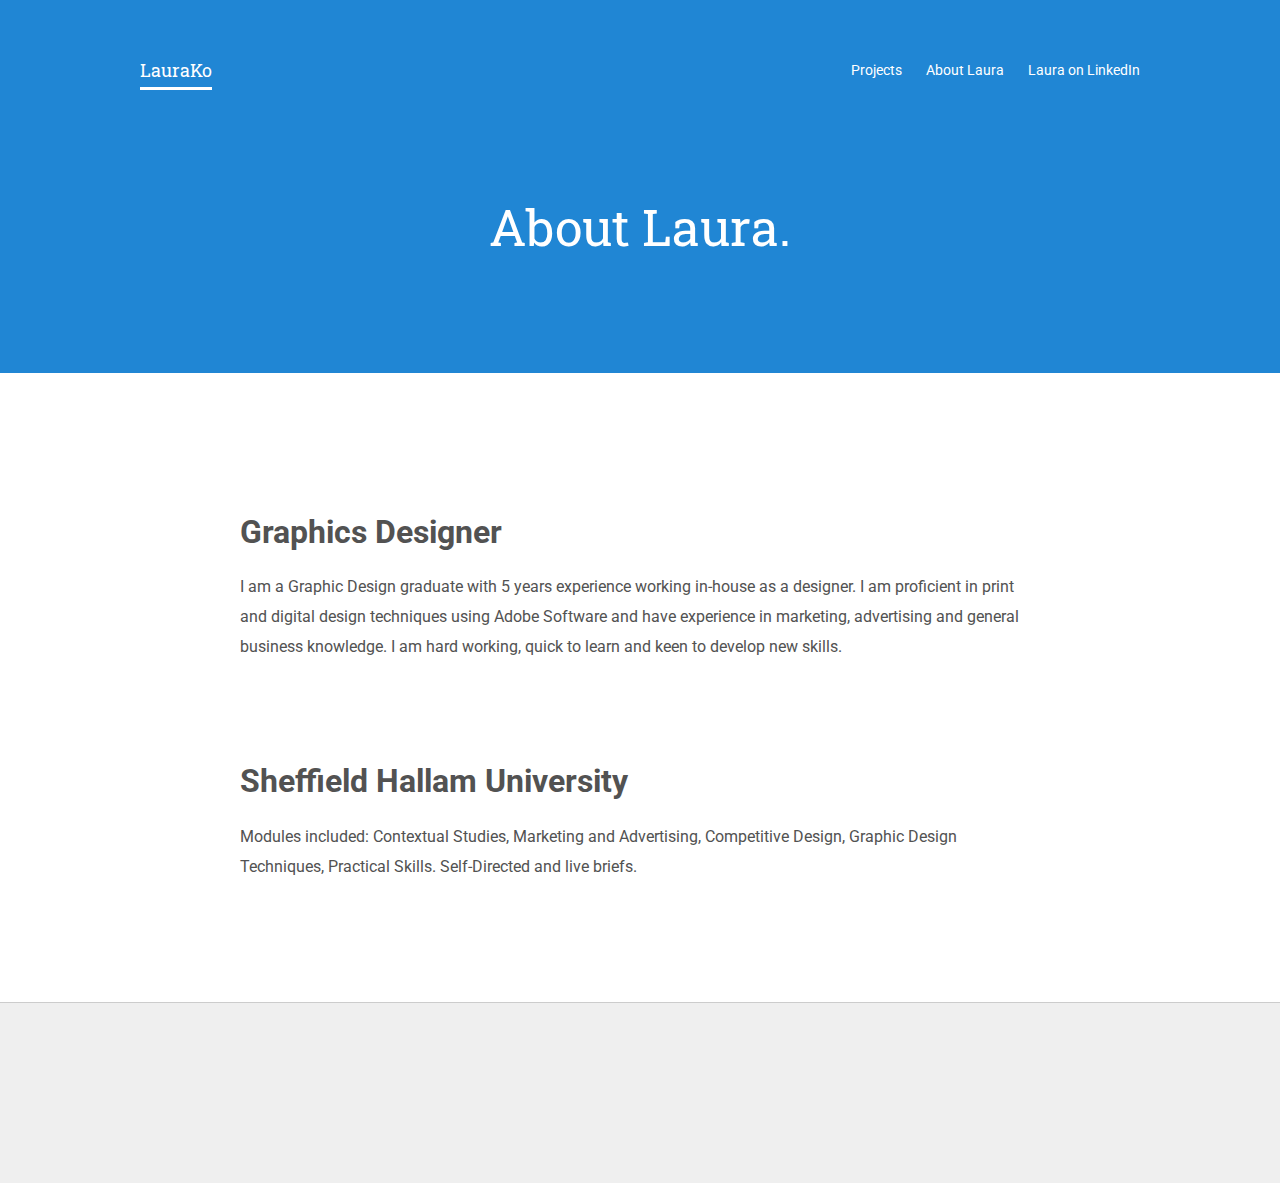
==== about/index.html @ 23778d89 "make better" ====
<html>
  <head>
    <meta name="viewport" content="width=device-width, initial-scale=1.0">
    <link rel="stylesheet" type="text/css" href="../style.css">
    <title>Laura Ko</title>
  </head>
  <body>
    <nav>
      <div class="left">
        <a class="title" href="/">LauraKo</a>
      </div>
      <div class="right">
        <ul>
          <li><a href="/">Projects</a></li>
          <li><a class="active" href="/about">About Laura</a></li>
          <li><a target="_blank" href="https://www.linkedin.com/in/lauradilley/">Laura on LinkedIn</a></li>
        </ul>
      </div>
    </nav>

    <header class="small_header">
      <h1>About Laura.</h1>
    </header>

    <main>
      <section>
        <h1>Graphics Designer</h1>
        <p>I am a Graphic Design graduate with 5 years experience working in-house as a designer. I am proficient in print and digital design techniques using Adobe Software and have experience in marketing, advertising and general business knowledge. I am hard working, quick to learn and keen to develop new skills. </p>
      </section>

      <section>
        <h1>Sheffield Hallam University</h1>
        <p>Modules included: Contextual Studies, Marketing and Advertising, Competitive Design, Graphic Design Techniques, Practical Skills. Self-Directed and live briefs.</p>
      </section>


    </main>

    <footer>
	    <p>Website created by <a target="_blank" href="https://dilley.io">Bobby Dilley</a>.</p>
    </footer>
  </body>
</html>
---- style.css ----
@import url('https://fonts.googleapis.com/css?family=Roboto|Roboto+Slab');
body {
  margin:0px 0px 180px 0px;
  padding:0;
  font-family: 'Roboto', sans-serif;
  color:#525252;
  background-color:#efefef;
}

header h1 {
  font-family: 'Roboto Slab', serif;
  display:block;
  color:#FFF;
  font-size:50px;
  font-weight:400;
}
h2 {
  font-size: 18px;
}


.small_header {
  padding-top:50px;
  padding-bottom:80px;
}

header, nav {
  overflow:hidden;
  margin:0;
  background-color:#2086D4;
  display:block;
  width:1000px;
  padding-left:calc(50% - 500px);
  padding-right:calc(50% - 500px);
  color:#FFF;
}

a {
  color:#2086D4;
  text-decoration:none;
}

a:hover {
  text-decoration:underline;
}

footer {
  width:100%;
  margin:0px 0px 60px 0px;
  display:block;
  position:fixed;
  bottom:0px;
  z-index: -1;
}
footer>p {
  font-size:14px;
  text-align: center;
}

nav {
  height:80px;
  line-height:80px;
  padding-top:30px;
}

nav .title {
  font-family: 'Roboto Slab', serif;
  font-size:18px;
  border-bottom:3px solid #fff;
  padding-bottom:5px;
}

nav ul {
  list-style:none;
  margin:0;
  padding:0;
  display:inline-block;
}

nav li {
  display:inline;
  margin-left:20px;
}

nav a {
  color:inherit;
  text-decoration:none;
  font-size:14px;
  padding-bottom:5px;
}

nav a:hover {
  text-decoration:none;
  border-bottom:3px solid #fff;
}


header {
  padding-top:150px;
  padding-bottom:180px;
  text-align:center;
}

main {
  width:1000px;
  padding-left:calc(50% - 500px);
  padding-right:calc(50% - 500px);

  padding-top:40px;
  background-color:#fff;
  padding-bottom:20px;
  border-bottom:1px solid #ccc;
}

main section {
  width:800px;
  margin:auto;
  margin-top:100px;
  margin-bottom:100px;
}

p {
  line-height:30px;
}

.text_center {
  text-align:center;
}

.text_right {
  text-align:right;
}

main img {
  width:100%;
  margin-top:5px;
  margin-bottom:5px;
}

.left {
  float:left;
  text-align:left;
  width:48%;
  display:inline;
}

.right {
  float:right;
  text-align:right;
  width:48%;
  display:inline;
}

.big {
  width:100%;
  margin:0;
  padding:0;
  background-color:#fff;
}

.grid img {
  margin:0;
  padding:0;
  width:100%;
  opacity:0.8;
  transition: opacity .25s ease-in-out;
   -moz-transition: opacity .25s ease-in-out;
   -webkit-transition: opacity .25s ease-in-out;
}


.grid img:hover {
  opacity:1;
}

.grid {
  display: grid;
  grid-template-columns: auto auto auto;
  grid-gap:0;
  align-items: stretch;
}

@media only screen and (max-width: 1050px) {
  header, main, footer, nav, section, main section {
    padding-left:0;
    padding-right:0;
    margin-left:0;
    margin-right:0;
    width:90%;
    padding-left:5%;
    padding-right:5%;
    height:auto;
  }

  header {
	padding-top:40px;
	padding-bottom:70px;
  }

  .left {
    display:none;
  }

  nav {
	 padding-top:20px;
	line-height:inherit;
  }

  .right {
	  float:none;
	  text-align:center !important;
	  margin:0;
	  padding:0;
	  display:block;
    width:100%;
    padding-top:20px;
    margin-bottom:10px;
  }

  nav li {
    margin-left:10px;
    margin-right:10px;
  }
  .grid {
    grid-template-columns:auto;
  }
}
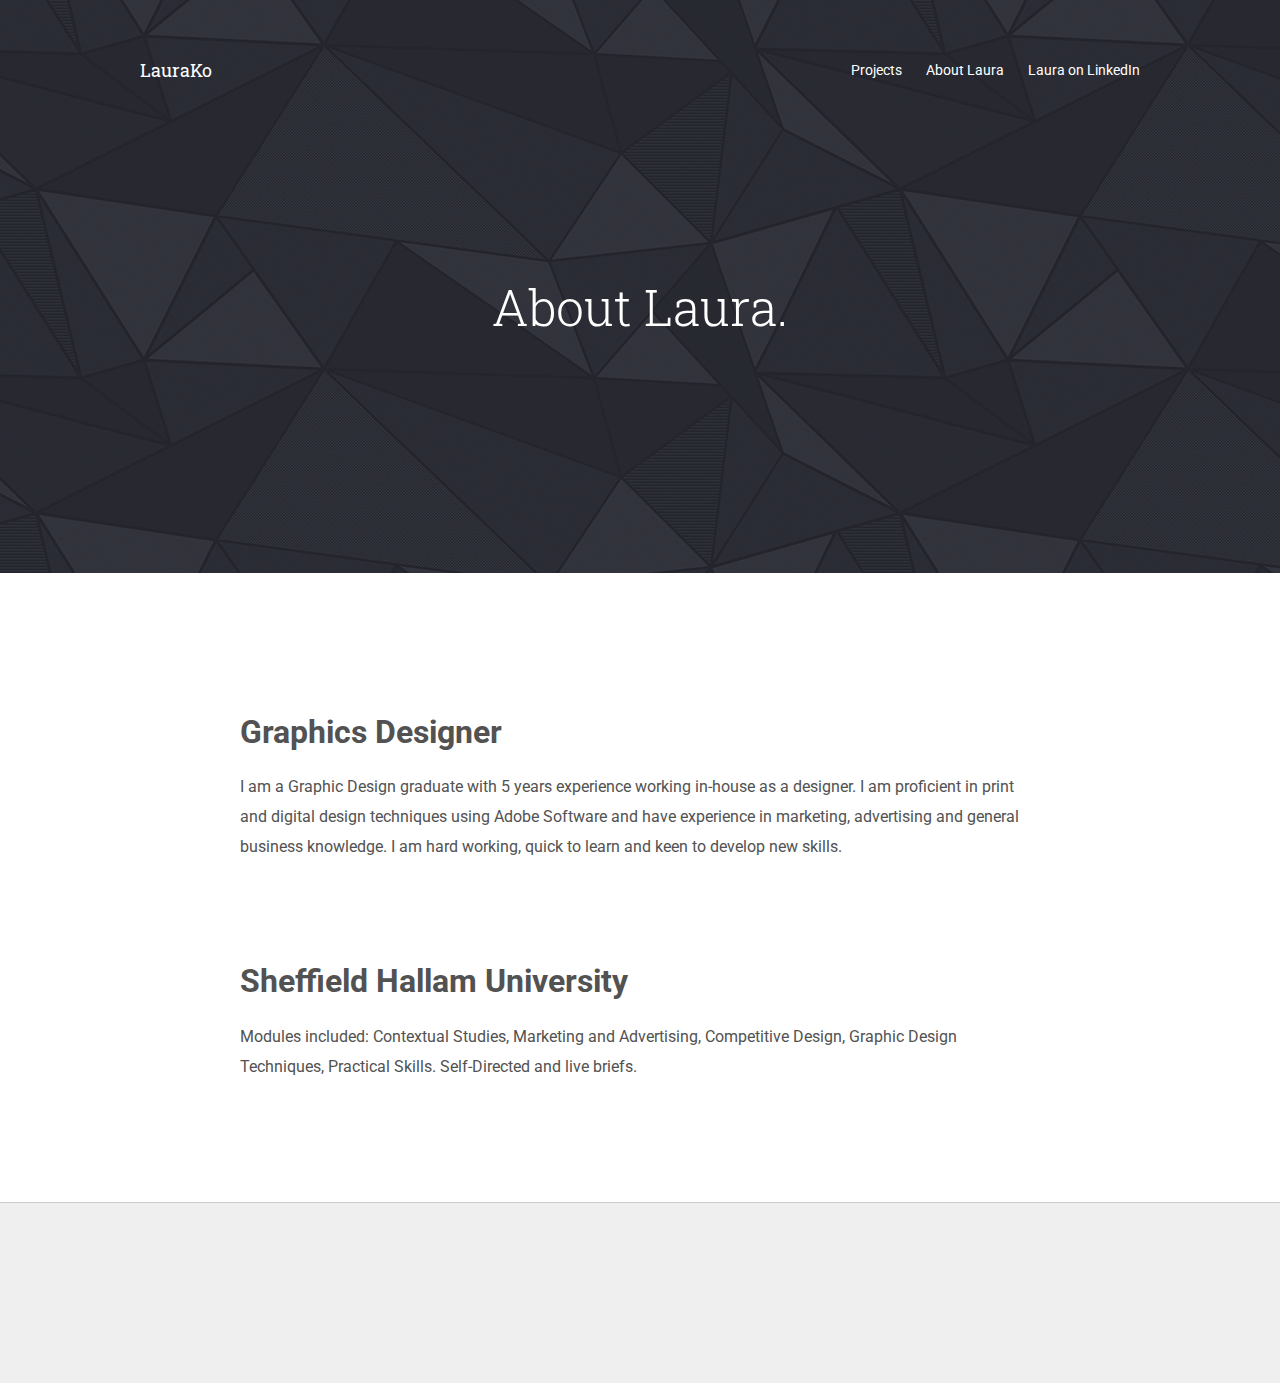
==== commit 6ba0299f: "update" ====
--- a/about/index.html
+++ b/about/index.html
@@ -5,20 +5,21 @@
     <title>Laura Ko</title>
   </head>
   <body>
-    <nav>
-      <div class="left">
-        <a class="title" href="/">LauraKo</a>
-      </div>
-      <div class="right">
-        <ul>
-          <li><a href="/">Projects</a></li>
-          <li><a class="active" href="/about">About Laura</a></li>
-          <li><a target="_blank" href="https://www.linkedin.com/in/lauradilley/">Laura on LinkedIn</a></li>
-        </ul>
-      </div>
-    </nav>
+    
 
     <header class="small_header">
+        <nav>
+            <div class="left">
+              <a class="title" href="/">LauraKo</a>
+            </div>
+            <div class="right">
+              <ul>
+                <li><a href="/">Projects</a></li>
+                <li><a class="active" href="/about">About Laura</a></li>
+                <li><a target="_blank" href="https://www.linkedin.com/in/lauradilley/">Laura on LinkedIn</a></li>
+              </ul>
+            </div>
+          </nav>
       <h1>About Laura.</h1>
     </header>
 
--- a/style.css
+++ b/style.css
@@ -1,4 +1,5 @@
-@import url('https://fonts.googleapis.com/css?family=Roboto|Roboto+Slab');
+@import url('https://fonts.googleapis.com/css?family=Roboto:300,400,500&display=swap');
+@import url('https://fonts.googleapis.com/css?family=Roboto+Slab:300,400&display=swap');
 body {
   margin:0px 0px 180px 0px;
   padding:0;
@@ -18,13 +19,7 @@
   font-size: 18px;
 }
 
-
-.small_header {
-  padding-top:50px;
-  padding-bottom:80px;
-}
-
-header, nav {
+header {
   overflow:hidden;
   margin:0;
   background-color:#2086D4;
@@ -33,6 +28,7 @@
   padding-left:calc(50% - 500px);
   padding-right:calc(50% - 500px);
   color:#FFF;
+  background-image: url('shattered-island.gif');
 }
 
 a {
@@ -60,14 +56,28 @@
 nav {
   height:80px;
   line-height:80px;
-  padding-top:30px;
-}
+}
+
+header h1 {
+  font-weight:300;
+}
+
+header p {
+  font-weight:100;
+}
+
 
 nav .title {
   font-family: 'Roboto Slab', serif;
   font-size:18px;
-  border-bottom:3px solid #fff;
-  padding-bottom:5px;
+}
+
+
+section.rule {
+  border-top:1px solid #efefef;
+  padding-top:60px;
+  margin-top:60px;
+  margin-bottom:60px;
 }
 
 nav ul {
@@ -96,9 +106,13 @@
 
 
 header {
-  padding-top:150px;
-  padding-bottom:180px;
+  padding-top:30px;
+  padding-bottom:200px;
   text-align:center;
+}
+
+nav {
+  padding-bottom:130px;
 }
 
 main {
@@ -193,8 +207,8 @@
   }
 
   header {
-	padding-top:40px;
-	padding-bottom:70px;
+    padding-top:40px;
+    padding-bottom:70px;
   }
 
   .left {
@@ -202,7 +216,8 @@
   }
 
   nav {
-	 padding-top:20px;
+   padding-top:20px;
+   padding-bottom:30px;
 	line-height:inherit;
   }
 
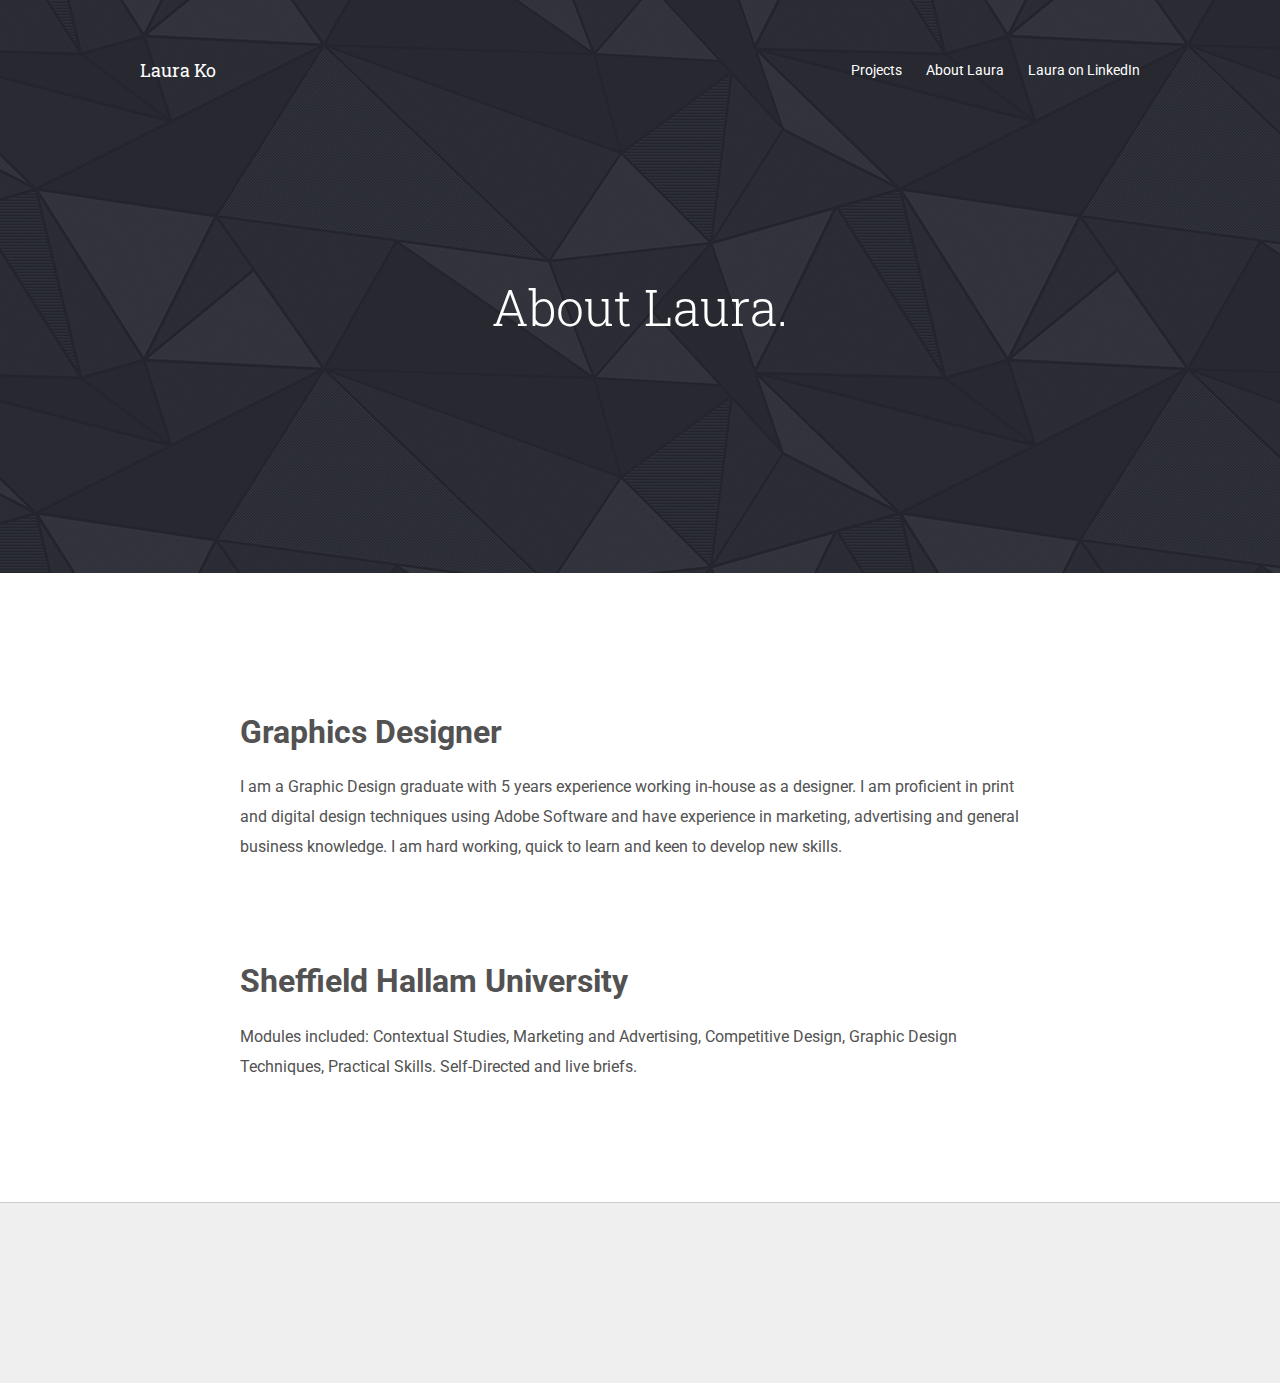
==== commit bac664e5: "Fix issues" ====
--- a/about/index.html
+++ b/about/index.html
@@ -5,12 +5,12 @@
     <title>Laura Ko</title>
   </head>
   <body>
-    
+
 
     <header class="small_header">
         <nav>
             <div class="left">
-              <a class="title" href="/">LauraKo</a>
+              <a class="title" href="/">Laura Ko</a>
             </div>
             <div class="right">
               <ul>
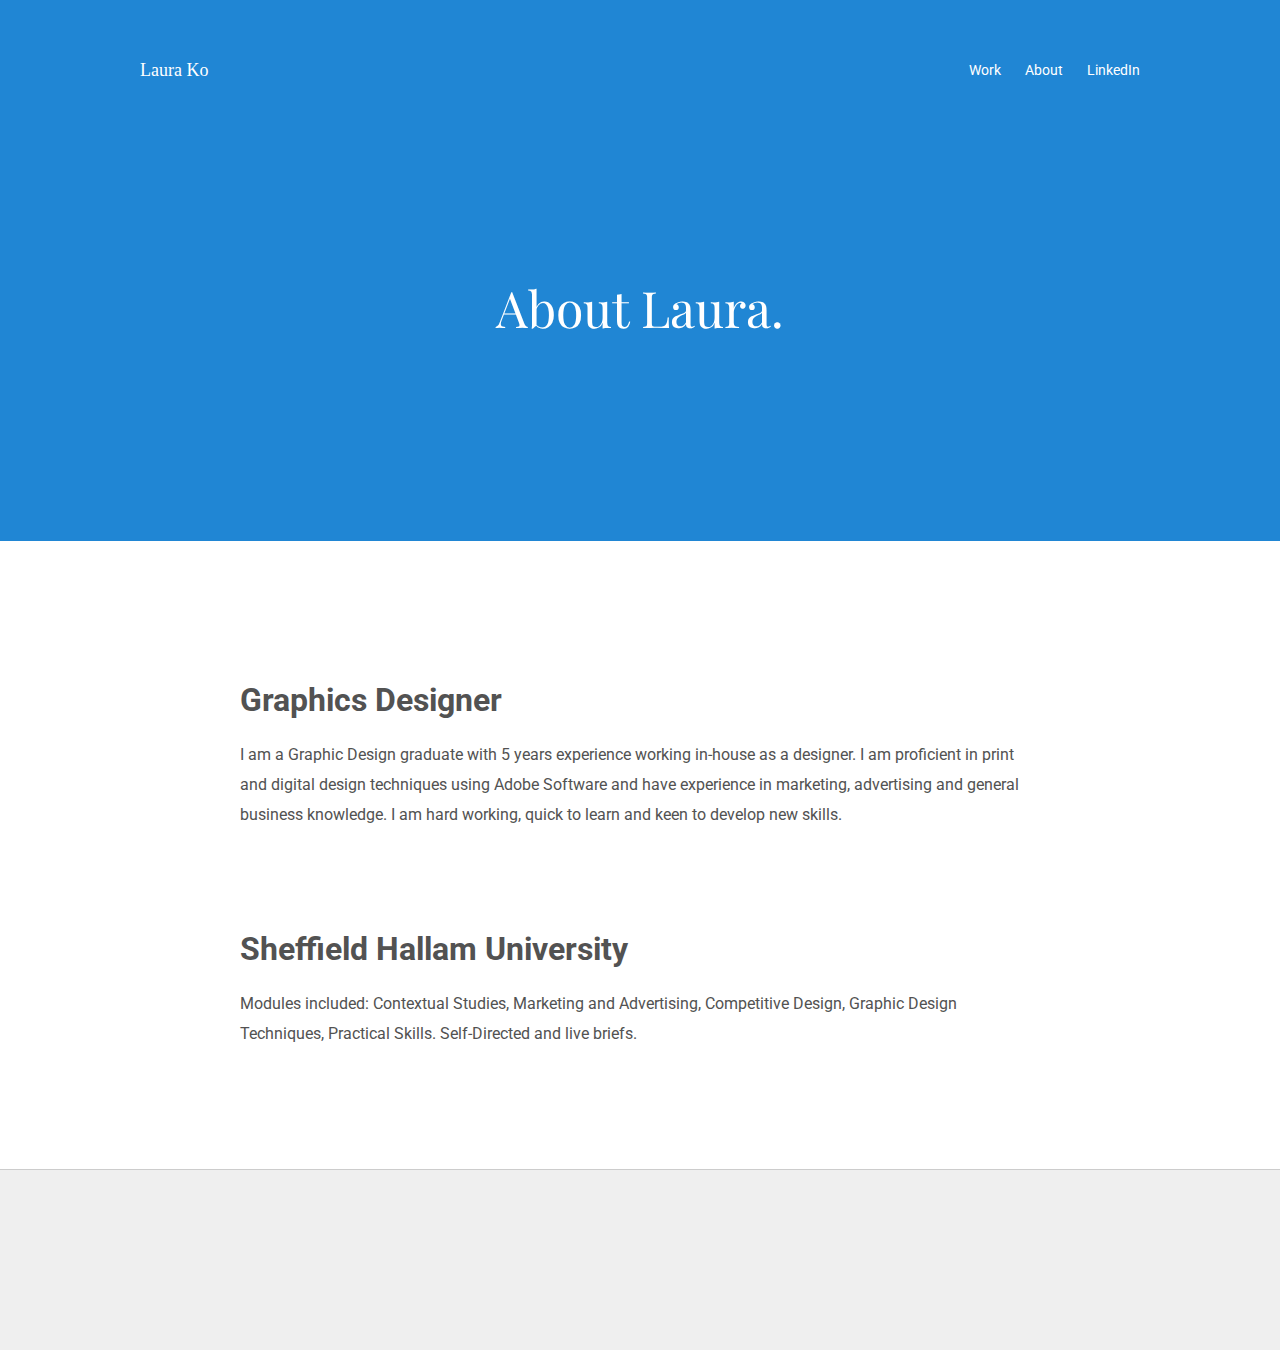
==== commit 3ca83042: "change links" ====
--- a/about/index.html
+++ b/about/index.html
@@ -14,9 +14,9 @@
             </div>
             <div class="right">
               <ul>
-                <li><a href="/">Projects</a></li>
-                <li><a class="active" href="/about">About Laura</a></li>
-                <li><a target="_blank" href="https://www.linkedin.com/in/lauradilley/">Laura on LinkedIn</a></li>
+                <li><a href="/">Work</a></li>
+                <li><a href="/about">About</a></li>
+                <li><a target="_blank" href="https://www.linkedin.com/in/lauradilley/">LinkedIn</a></li>
               </ul>
             </div>
           </nav>
--- a/style.css
+++ b/style.css
@@ -1,5 +1,5 @@
 @import url('https://fonts.googleapis.com/css?family=Roboto:300,400,500&display=swap');
-@import url('https://fonts.googleapis.com/css?family=Roboto+Slab:300,400&display=swap');
+@import url('https://fonts.googleapis.com/css?family=Playfair+Display&display=swap');
 body {
   margin:0px 0px 180px 0px;
   padding:0;
@@ -9,14 +9,32 @@
 }
 
 header h1 {
-  font-family: 'Roboto Slab', serif;
+  font-family: 'Playfair Display', serif;
   display:block;
   color:#FFF;
   font-size:50px;
   font-weight:400;
+  margin-bottom:0;
 }
 h2 {
   font-size: 18px;
+}
+
+.button {
+  border:1px solid #fff;
+  border-radius:3px;
+  padding:10px;
+  text-decoration:none;
+  color:#fff;
+  margin-top:15px;
+  display:inline-block;
+  font-size:14px;
+}
+
+.button:hover {
+  text-decoration:none;
+  background-color:#fff;
+  color:#525252;
 }
 
 header {
@@ -28,7 +46,8 @@
   padding-left:calc(50% - 500px);
   padding-right:calc(50% - 500px);
   color:#FFF;
-  background-image: url('shattered-island.gif');
+  background-repeat:no-repeat;
+  background-size:cover;
 }
 
 a {
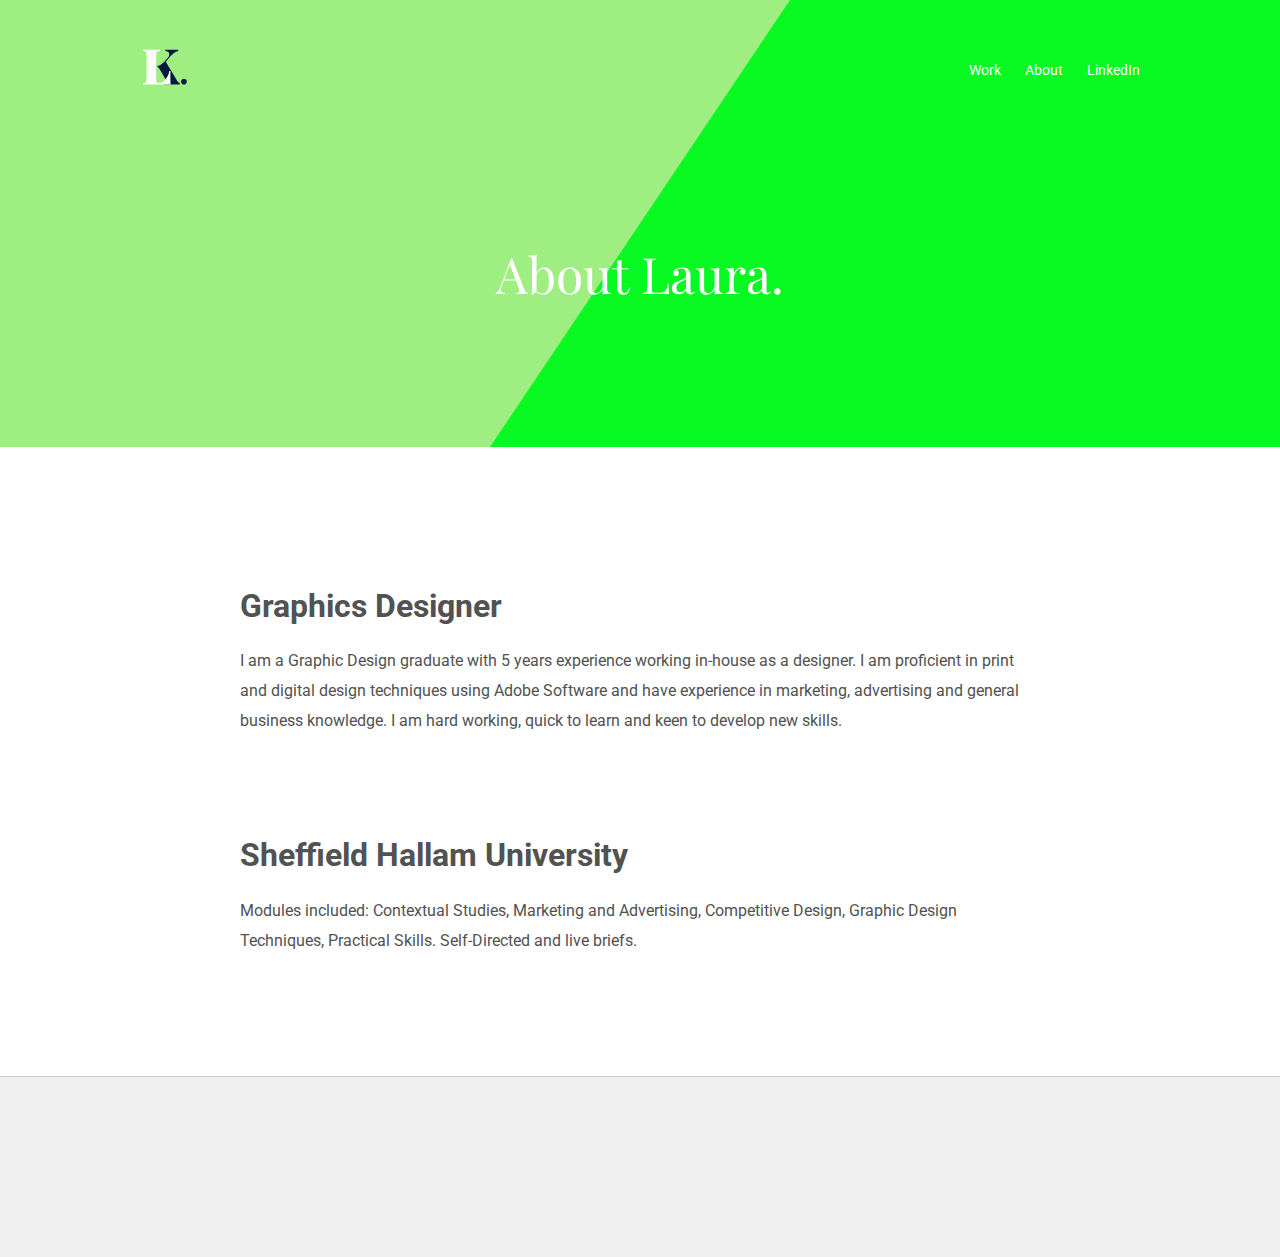
==== commit 9b40c893: "add the things" ====
--- a/about/index.html
+++ b/about/index.html
@@ -3,6 +3,7 @@
     <meta name="viewport" content="width=device-width, initial-scale=1.0">
     <link rel="stylesheet" type="text/css" href="../style.css">
     <title>Laura Ko</title>
+    <script type="application/x-javascript" src="/laurako.js"></script>
   </head>
   <body>
 
@@ -10,7 +11,7 @@
     <header class="small_header">
         <nav>
             <div class="left">
-              <a class="title" href="/">Laura Ko</a>
+              <a class="title" href="/"><img src="/images/logo.svg" height="50%"/></a>
             </div>
             <div class="right">
               <ul>
--- a/style.css
+++ b/style.css
@@ -15,6 +15,7 @@
   font-size:50px;
   font-weight:400;
   margin-bottom:0;
+
 }
 h2 {
   font-size: 18px;
@@ -50,6 +51,22 @@
   background-size:cover;
 }
 
+.big-header {
+  padding-bottom:200px;
+}
+
+a.title img {
+  margin-top:17px;
+}
+
+a.title img:hover {
+  text-decoration:none;
+}
+
+header.big-header h1 {
+  margin-top:20px;
+}
+
 a {
   color:#2086D4;
   text-decoration:none;
@@ -79,6 +96,7 @@
 
 header h1 {
   font-weight:300;
+  margin-top:0;
 }
 
 header p {
@@ -126,7 +144,7 @@
 
 header {
   padding-top:30px;
-  padding-bottom:200px;
+  padding-bottom:140px;
   text-align:center;
 }
 
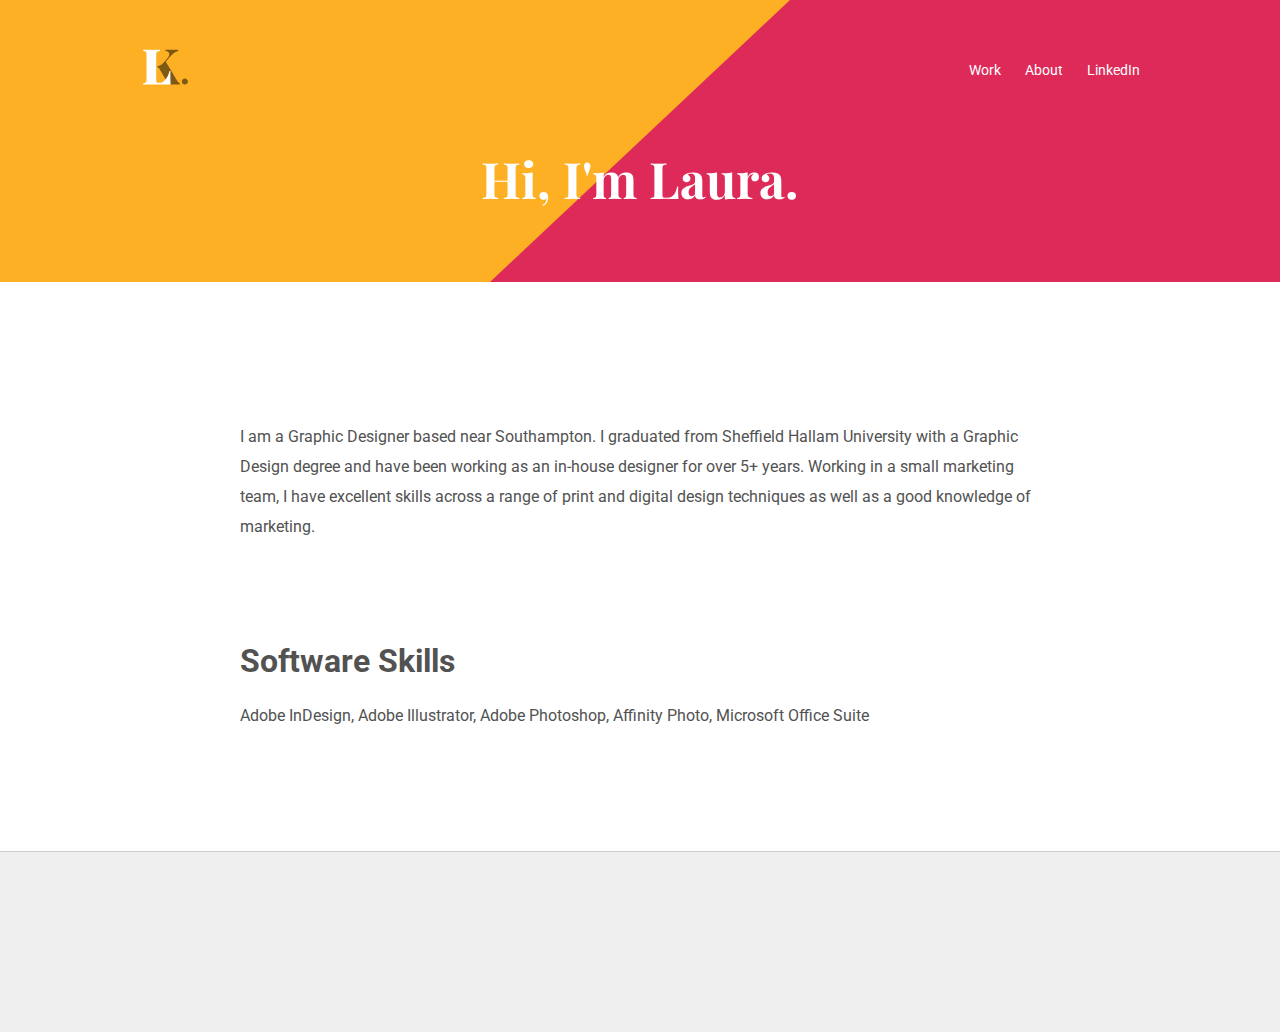
==== commit e457174e: "Update index.html" ====
--- a/about/index.html
+++ b/about/index.html
@@ -21,18 +21,19 @@
               </ul>
             </div>
           </nav>
-      <h1>About Laura.</h1>
+      <h1>Hi, I'm Laura.</h1>
     </header>
 
     <main>
       <section>
-        <h1>Graphics Designer</h1>
-        <p>I am a Graphic Design graduate with 5 years experience working in-house as a designer. I am proficient in print and digital design techniques using Adobe Software and have experience in marketing, advertising and general business knowledge. I am hard working, quick to learn and keen to develop new skills. </p>
+        
+        <p>I am a Graphic Designer based near Southampton. I graduated from Sheffield Hallam University with a Graphic Design degree and have been working as an in-house designer for over 5+ years. 
+	      Working in a small marketing team, I have excellent skills across a range of print and digital design techniques as well as a good knowledge of marketing. </p>
       </section>
 
       <section>
-        <h1>Sheffield Hallam University</h1>
-        <p>Modules included: Contextual Studies, Marketing and Advertising, Competitive Design, Graphic Design Techniques, Practical Skills. Self-Directed and live briefs.</p>
+        <h1>Software Skills</h1>
+        <p>Adobe InDesign, Adobe Illustrator, Adobe Photoshop, Affinity Photo, Microsoft Office Suite</p>
       </section>
 
 
--- a/style.css
+++ b/style.css
@@ -1,5 +1,5 @@
 @import url('https://fonts.googleapis.com/css?family=Roboto:300,400,500&display=swap');
-@import url('https://fonts.googleapis.com/css?family=Playfair+Display&display=swap');
+@import url('https://fonts.googleapis.com/css?family=Playfair+Display:400,700&display=swap');
 body {
   margin:0px 0px 180px 0px;
   padding:0;
@@ -10,6 +10,8 @@
 
 header h1 {
   font-family: 'Playfair Display', serif;
+
+
   display:block;
   color:#FFF;
   font-size:50px;
@@ -59,8 +61,8 @@
   margin-top:17px;
 }
 
-a.title img:hover {
-  text-decoration:none;
+a.title:hover {
+  border:0;
 }
 
 header.big-header h1 {
@@ -95,12 +97,17 @@
 }
 
 header h1 {
-  font-weight:300;
   margin-top:0;
+  font-weight:700;
 }
 
 header p {
   font-weight:100;
+  letter-spacing:2px;
+}
+
+.bigkern {
+  letter-spacing:5px;
 }
 
 
@@ -148,8 +155,17 @@
   text-align:center;
 }
 
-nav {
-  padding-bottom:130px;
+header.big-header h1 {
+  padding-top:130px;
+}
+
+header h1 {
+  padding-top:35px;
+  padding-bottom:0;
+}
+
+header.small_header {
+  padding-bottom:70px;
 }
 
 main {
@@ -250,6 +266,21 @@
 
   .left {
     display:none;
+    float:none;
+   text-align:center !important;
+   margin:0;
+   padding:0;
+   display:block;
+    width:100%;
+    padding-top:20px;
+    margin-bottom:10px;
+  }
+
+  .left img{
+    width:50px;
+    padding:0;
+    margin:0;
+    height:auto;
   }
 
   nav {
@@ -276,4 +307,24 @@
   .grid {
     grid-template-columns:auto;
   }
-}
+
+  header.big-header h1 {
+    padding-top:20px;
+  }
+
+  header h1 {
+    padding-top:10px;
+  }
+}
+
+i {
+  border: solid white;
+  border-width: 0px 5px 5px 0;
+  display: inline-block;
+  padding: 10px;
+}
+
+.down {
+  transform: rotate(45deg);
+  -webkit-transform: rotate(45deg);
+}
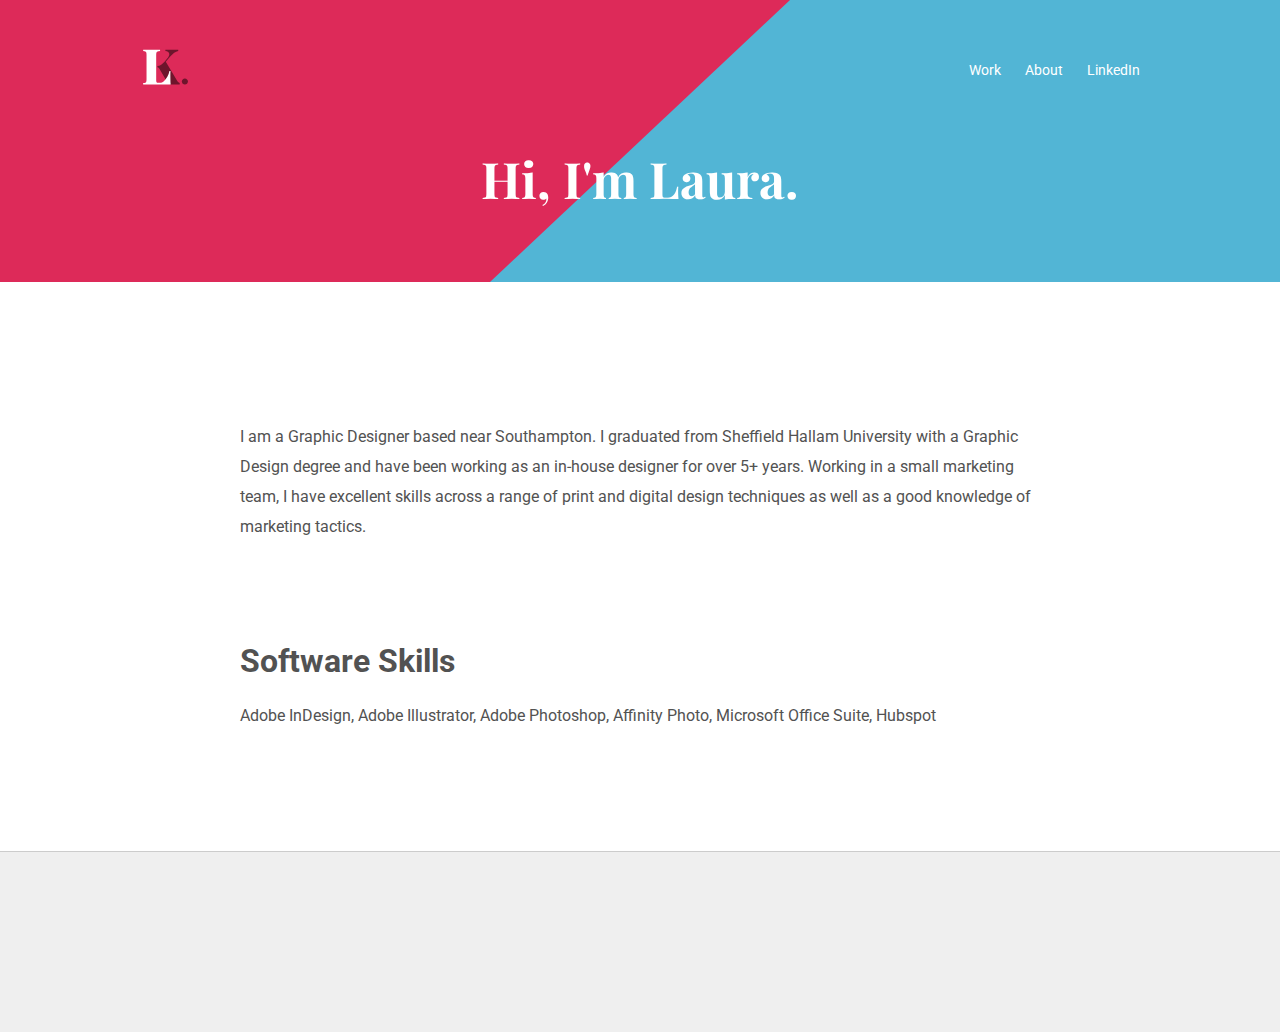
==== commit 986c46b1: "Update index.html" ====
--- a/about/index.html
+++ b/about/index.html
@@ -28,12 +28,12 @@
       <section>
         
         <p>I am a Graphic Designer based near Southampton. I graduated from Sheffield Hallam University with a Graphic Design degree and have been working as an in-house designer for over 5+ years. 
-	      Working in a small marketing team, I have excellent skills across a range of print and digital design techniques as well as a good knowledge of marketing. </p>
+	      Working in a small marketing team, I have excellent skills across a range of print and digital design techniques as well as a good knowledge of marketing tactics. </p>
       </section>
 
       <section>
         <h1>Software Skills</h1>
-        <p>Adobe InDesign, Adobe Illustrator, Adobe Photoshop, Affinity Photo, Microsoft Office Suite</p>
+        <p>Adobe InDesign, Adobe Illustrator, Adobe Photoshop, Affinity Photo, Microsoft Office Suite, Hubspot</p>
       </section>
 
 
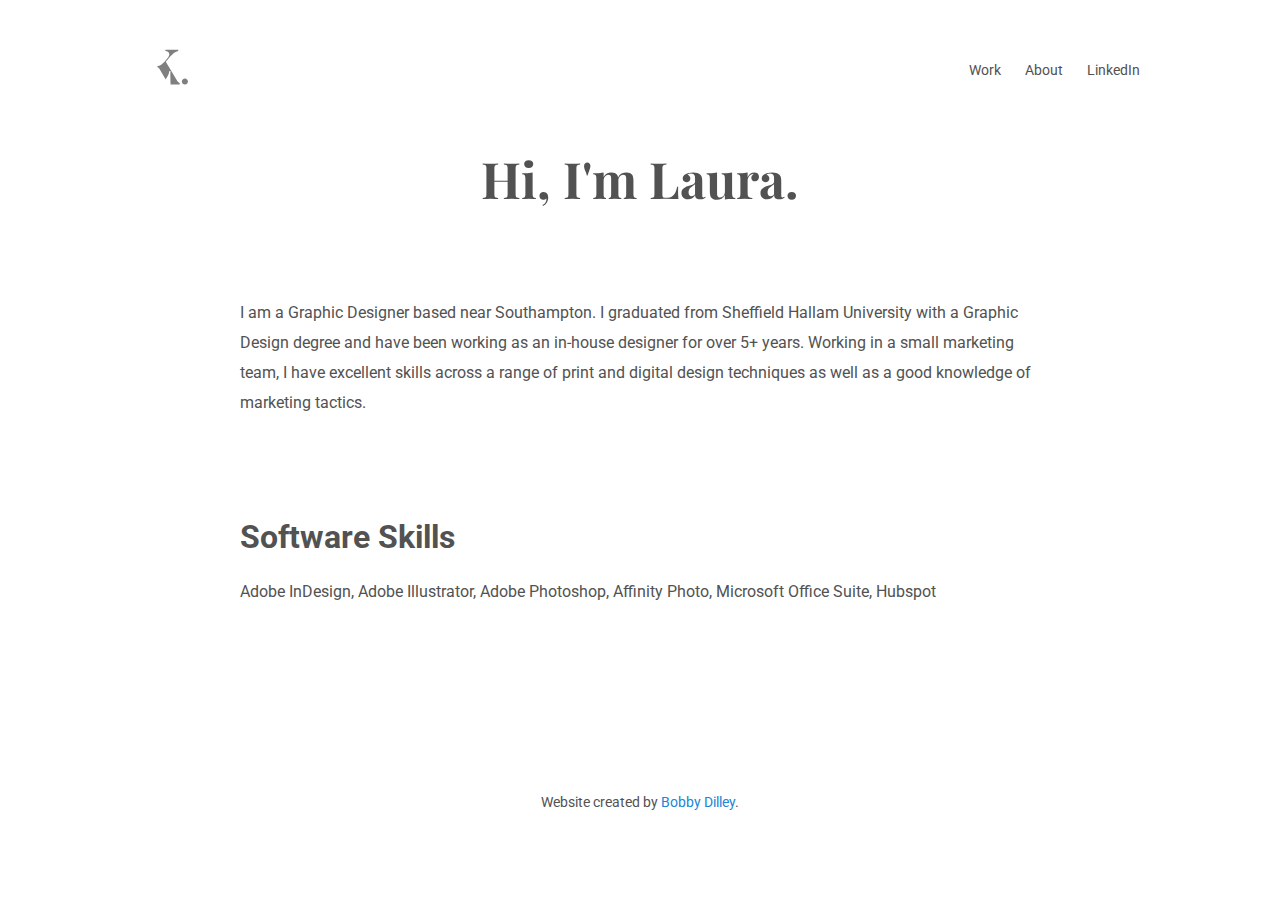
==== commit e28ec4ea: "Make site more simple" ====
--- a/about/index.html
+++ b/about/index.html
@@ -24,8 +24,8 @@
       <h1>Hi, I'm Laura.</h1>
     </header>
 
-    <main>
-      <section>
+    <main style="margin-top:0;padding-top:0;">
+      <section style="margin-top:0;padding-top:0;">
         
         <p>I am a Graphic Designer based near Southampton. I graduated from Sheffield Hallam University with a Graphic Design degree and have been working as an in-house designer for over 5+ years. 
 	      Working in a small marketing team, I have excellent skills across a range of print and digital design techniques as well as a good knowledge of marketing tactics. </p>
--- a/style.css
+++ b/style.css
@@ -1,11 +1,10 @@
 @import url('https://fonts.googleapis.com/css?family=Roboto:300,400,500&display=swap');
 @import url('https://fonts.googleapis.com/css?family=Playfair+Display:400,700&display=swap');
 body {
-  margin:0px 0px 180px 0px;
+  margin:0;
   padding:0;
   font-family: 'Roboto', sans-serif;
   color:#525252;
-  background-color:#efefef;
 }
 
 header h1 {
@@ -13,7 +12,7 @@
 
 
   display:block;
-  color:#FFF;
+  color:#525252;
   font-size:50px;
   font-weight:400;
   margin-bottom:0;
@@ -41,24 +40,19 @@
 }
 
 header {
-  overflow:hidden;
-  margin:0;
-  background-color:#2086D4;
+  margin:0;
   display:block;
   width:1000px;
   padding-left:calc(50% - 500px);
   padding-right:calc(50% - 500px);
-  color:#FFF;
-  background-repeat:no-repeat;
-  background-size:cover;
-}
-
-.big-header {
-  padding-bottom:200px;
-}
+  background-color:white;
+}
+
+
 
 a.title img {
   margin-top:17px;
+
 }
 
 a.title:hover {
@@ -80,12 +74,10 @@
 
 footer {
   width:100%;
-  margin:0px 0px 60px 0px;
+  margin:60px 0;
   display:block;
-  position:fixed;
-  bottom:0px;
-  z-index: -1;
-}
+}
+
 footer>p {
   font-size:14px;
   text-align: center;
@@ -151,7 +143,7 @@
 
 header {
   padding-top:30px;
-  padding-bottom:140px;
+  padding-bottom:30px;
   text-align:center;
 }
 
@@ -172,11 +164,11 @@
   width:1000px;
   padding-left:calc(50% - 500px);
   padding-right:calc(50% - 500px);
-
+display:block;
   padding-top:40px;
   background-color:#fff;
   padding-bottom:20px;
-  border-bottom:1px solid #ccc;
+  margin-bottom:40px;
 }
 
 main section {
